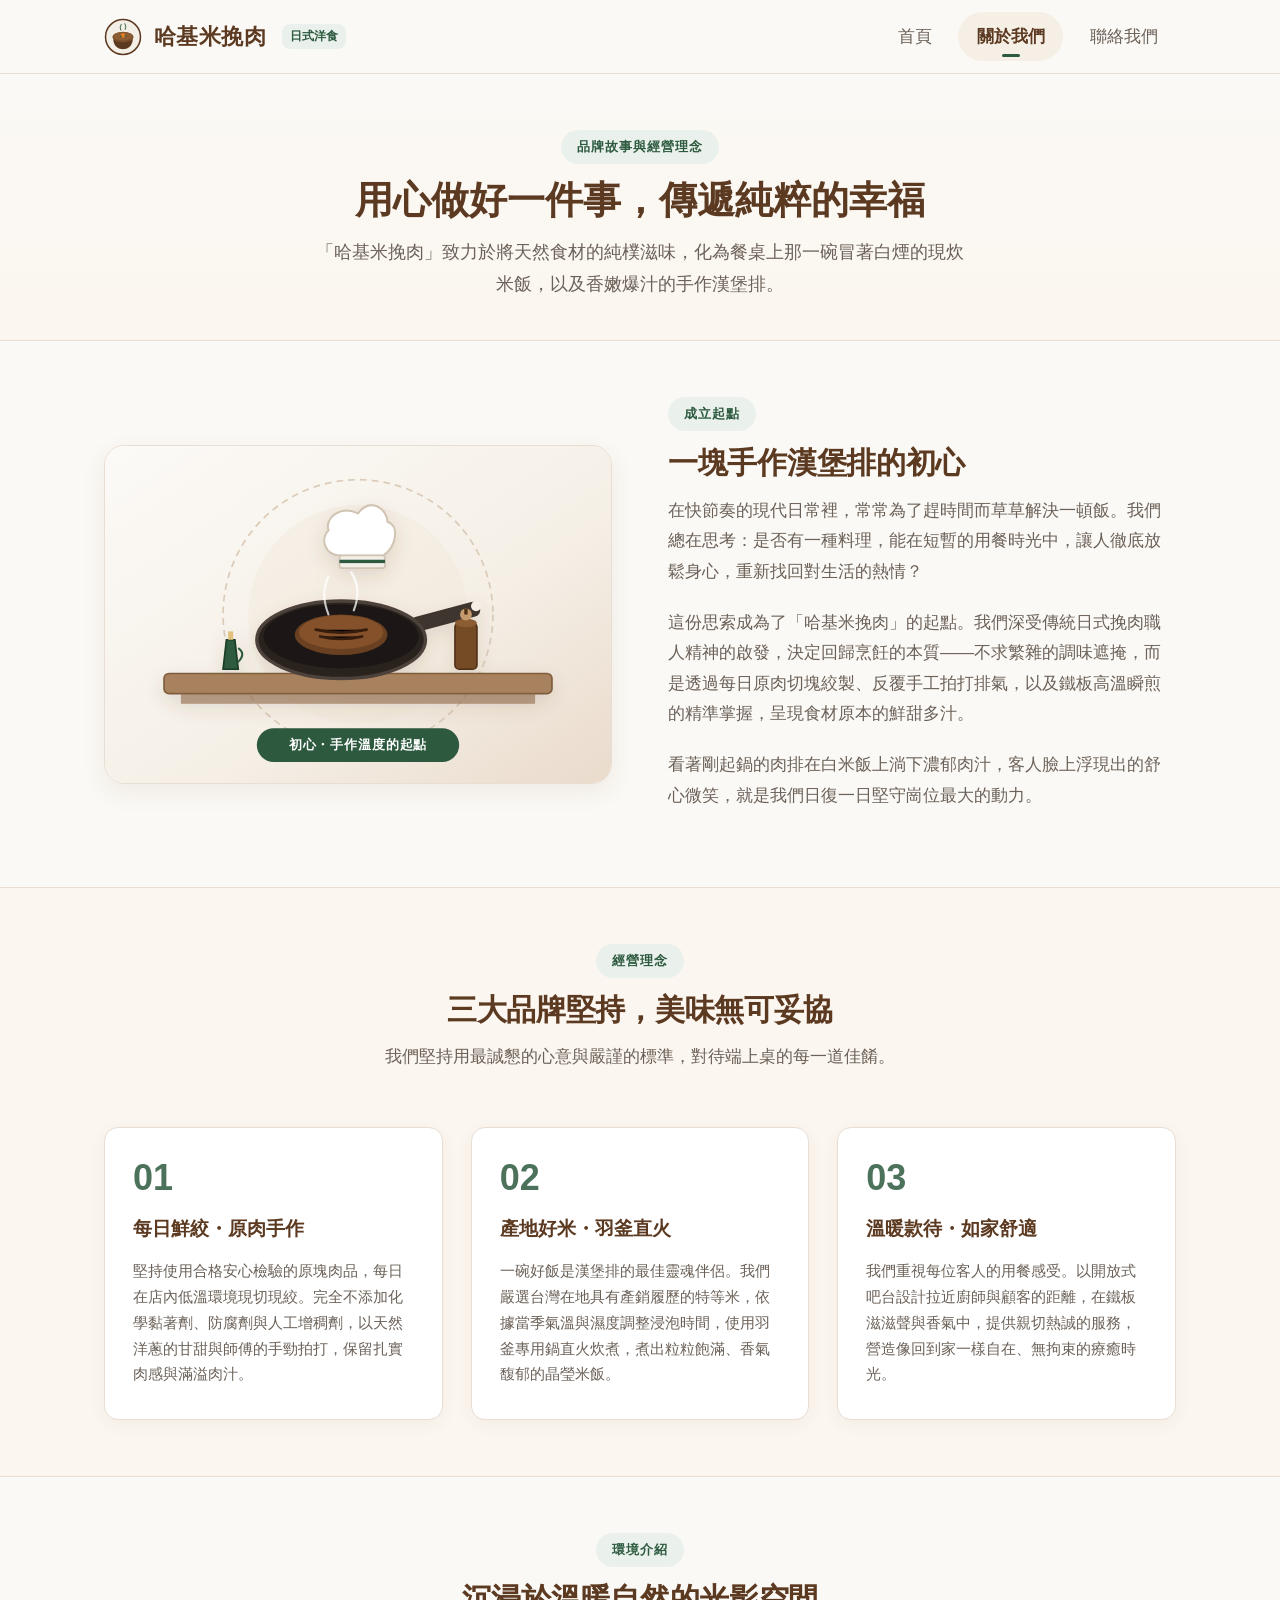
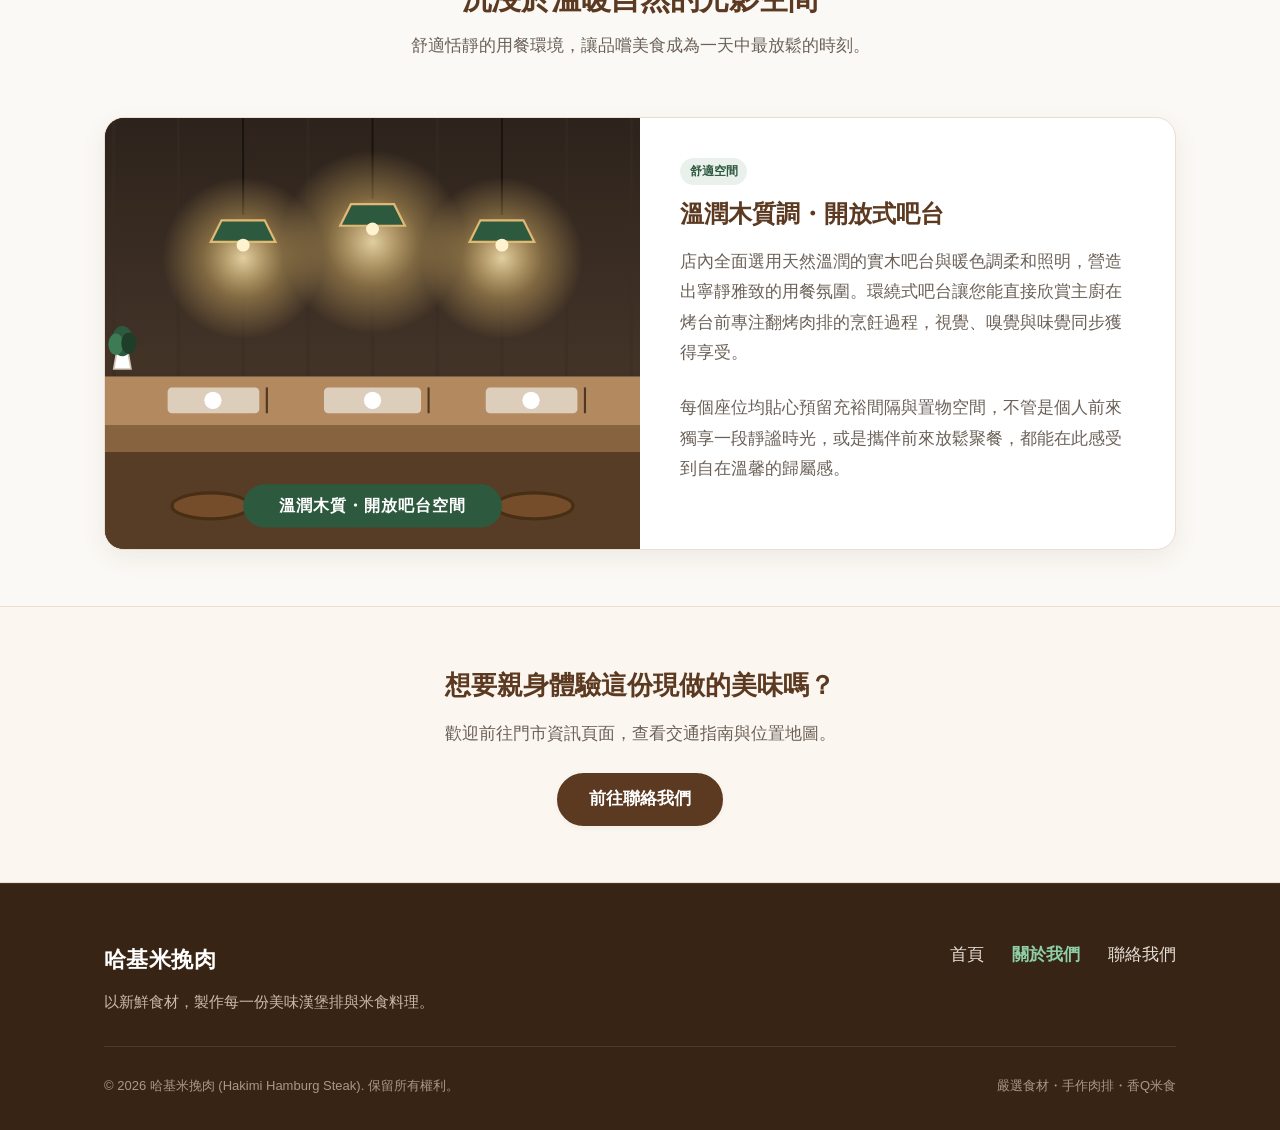
==== pages/about.html @ 4207c97f "Add SVG assets, JavaScript functionality, and HTML pages for the Hakimi Hamburg Steak website - Crea" ====
<!DOCTYPE html>
<html lang="zh-Hant">
<head>
  <meta charset="UTF-8">
  <meta name="viewport" content="width=device-width, initial-scale=1.0">
  <meta name="description" content="關於哈基米挽肉｜介紹我們的品牌故事、成立起點與三大經營理念。堅持原肉新鮮現做、羽釜好米與溫暖木質用餐空間，讓每一口漢堡排都充滿人情與溫度。">
  <title>關於我們｜哈基米挽肉 - 品牌故事與理念</title>
  <!-- 共用樣式表 -->
  <link rel="stylesheet" href="assets/css/site.css">
</head>
<body>

  <!-- 全站共用頂部導覽列 -->
  <header class="site-header">
    <div class="container header-container">
      <!-- 品牌標誌 (連回首頁) -->
      <a href="index.html" class="brand-logo" title="回哈基米挽肉首頁">
        <img src="assets/images/logo.svg" alt="哈基米挽肉品牌標誌" class="brand-icon">
        <span>哈基米挽肉</span>
        <span class="brand-badge">日式洋食</span>
      </a>

      <!-- 手機版展開 / 收合選單按鈕 -->
      <button type="button" class="nav-toggle" aria-label="開啟選單" aria-expanded="false" aria-controls="primary-nav">
        <span class="nav-toggle-bar"></span>
        <span class="nav-toggle-bar"></span>
        <span class="nav-toggle-bar"></span>
      </button>

      <!-- 導覽選單 (標示目前所在頁面：關於我們) -->
      <nav id="primary-nav" class="nav-menu" aria-label="主要導覽">
        <a href="index.html" class="nav-link">首頁</a>
        <a href="about.html" class="nav-link active" aria-current="page">關於我們</a>
        <a href="contact.html" class="nav-link">聯絡我們</a>
      </nav>
    </div>
  </header>

  <!-- 主要內容區 -->
  <main class="main-content">

    <!-- 1. 頁面標題與簡介 (Page Banner) -->
    <section class="page-banner">
      <div class="container">
        <span class="section-tag">品牌故事與經營理念</span>
        <h1 class="page-title">用心做好一件事，傳遞純粹的幸福</h1>
        <p class="page-subtitle">
          「哈基米挽肉」致力於將天然食材的純樸滋味，化為餐桌上那一碗冒著白煙的現炊米飯，以及香嫩爆汁的手作漢堡排。
        </p>
      </div>
    </section>

    <!-- 2. 品牌故事：成立起點 (Brand Story) -->
    <section class="section">
      <div class="container">
        <div class="story-grid">
          <div class="story-media">
            <img src="assets/images/about-story.svg" alt="哈基米挽肉手作料理初心與廚藝示意圖" loading="lazy">
          </div>
          <div class="story-content">
            <span class="section-tag">成立起點</span>
            <h2 class="section-title">一塊手作漢堡排的初心</h2>
            <p>
              在快節奏的現代日常裡，常常為了趕時間而草草解決一頓飯。我們總在思考：是否有一種料理，能在短暫的用餐時光中，讓人徹底放鬆身心，重新找回對生活的熱情？
            </p>
            <p>
              這份思索成為了「哈基米挽肉」的起點。我們深受傳統日式挽肉職人精神的啟發，決定回歸烹飪的本質——不求繁雜的調味遮掩，而是透過每日原肉切塊絞製、反覆手工拍打排氣，以及鐵板高溫瞬煎的精準掌握，呈現食材原本的鮮甜多汁。
            </p>
            <p>
              看著剛起鍋的肉排在白米飯上淌下濃郁肉汁，客人臉上浮現出的舒心微笑，就是我們日復一日堅守崗位最大的動力。
            </p>
          </div>
        </div>
      </div>
    </section>

    <!-- 3. 經營理念：三項品牌堅持 (Core Principles) -->
    <section class="section section-warm">
      <div class="container">
        <div class="section-header">
          <span class="section-tag">經營理念</span>
          <h2 class="section-title">三大品牌堅持，美味無可妥協</h2>
          <p class="section-desc">
            我們堅持用最誠懇的心意與嚴謹的標準，對待端上桌的每一道佳餚。
          </p>
        </div>

        <div class="principles-grid">
          <!-- 堅持 1 -->
          <article class="principle-card">
            <div class="principle-number">01</div>
            <h3 class="principle-title">每日鮮絞・原肉手作</h3>
            <p class="principle-desc">
              堅持使用合格安心檢驗的原塊肉品，每日在店內低溫環境現切現絞。完全不添加化學黏著劑、防腐劑與人工增稠劑，以天然洋蔥的甘甜與師傅的手勁拍打，保留扎實肉感與滿溢肉汁。
            </p>
          </article>

          <!-- 堅持 2 -->
          <article class="principle-card">
            <div class="principle-number">02</div>
            <h3 class="principle-title">產地好米・羽釜直火</h3>
            <p class="principle-desc">
              一碗好飯是漢堡排的最佳靈魂伴侶。我們嚴選台灣在地具有產銷履歷的特等米，依據當季氣溫與濕度調整浸泡時間，使用羽釜專用鍋直火炊煮，煮出粒粒飽滿、香氣馥郁的晶瑩米飯。
            </p>
          </article>

          <!-- 堅持 3 -->
          <article class="principle-card">
            <div class="principle-number">03</div>
            <h3 class="principle-title">溫暖款待・如家舒適</h3>
            <p class="principle-desc">
              我們重視每位客人的用餐感受。以開放式吧台設計拉近廚師與顧客的距離，在鐵板滋滋聲與香氣中，提供親切熱誠的服務，營造像回到家一樣自在、無拘束的療癒時光。
            </p>
          </article>
        </div>
      </div>
    </section>

    <!-- 4. 環境介紹：圖片搭配文字 (Dining Environment) -->
    <section class="section">
      <div class="container">
        <div class="section-header">
          <span class="section-tag">環境介紹</span>
          <h2 class="section-title">沉浸於溫暖自然的光影空間</h2>
          <p class="section-desc">
            舒適恬靜的用餐環境，讓品嚐美食成為一天中最放鬆的時刻。
          </p>
        </div>

        <div class="environment-box">
          <div class="environment-media">
            <img src="assets/images/about-environment.svg" alt="哈基米挽肉木質調溫暖用餐環境與開放式吧台示意圖" loading="lazy">
          </div>
          <div class="environment-content">
            <span class="feature-badge" style="width: fit-content;">舒適空間</span>
            <h3>溫潤木質調・開放式吧台</h3>
            <p>
              店內全面選用天然溫潤的實木吧台與暖色調柔和照明，營造出寧靜雅致的用餐氛圍。環繞式吧台讓您能直接欣賞主廚在烤台前專注翻烤肉排的烹飪過程，視覺、嗅覺與味覺同步獲得享受。
            </p>
            <p>
              每個座位均貼心預留充裕間隔與置物空間，不管是個人前來獨享一段靜謐時光，或是攜伴前來放鬆聚餐，都能在此感受到自在溫馨的歸屬感。
            </p>
          </div>
        </div>
      </div>
    </section>

    <!-- 5. 行動呼籲按鈕區 (CTA Section) -->
    <section class="section-warm" style="text-align: center; padding: 3.5rem 1.5rem;">
      <div class="container">
        <h2 style="font-size: 1.6rem; color: var(--color-primary); margin-bottom: 0.75rem; font-weight: 700;">
          想要親身體驗這份現做的美味嗎？
        </h2>
        <p style="color: var(--color-text-muted); margin-bottom: 1.5rem; font-size: 1.05rem;">
          歡迎前往門市資訊頁面，查看交通指南與位置地圖。
        </p>
        <a href="contact.html" class="btn btn-primary">前往聯絡我們</a>
      </div>
    </section>

  </main>

  <!-- 全站共用頁尾 -->
  <footer class="site-footer">
    <div class="container">
      <div class="footer-top">
        <div class="footer-brand">
          <div class="footer-brand-title">哈基米挽肉</div>
          <p class="footer-brand-slogan">以新鮮食材，製作每一份美味漢堡排與米食料理。</p>
        </div>
        <!-- 頁尾頁面連結 -->
        <nav class="footer-nav" aria-label="頁尾導覽">
          <a href="index.html" class="footer-nav-link">首頁</a>
          <a href="about.html" class="footer-nav-link active">關於我們</a>
          <a href="contact.html" class="footer-nav-link">聯絡我們</a>
        </nav>
      </div>
      <div class="footer-bottom">
        <p>© 2026 哈基米挽肉 (Hakimi Hamburg Steak). 保留所有權利。</p>
        <p>嚴選食材・手作肉排・香Q米食</p>
      </div>
    </div>
  </footer>

  <!-- 共用 JavaScript -->
  <script src="assets/js/site.js"></script>
</body>
</html>
---- pages/assets/css/site.css ----
/* ==========================================================================
   哈基米挽肉 品牌官方網站共用樣式表 (site.css)
   風格方向：溫暖、自然、簡潔、質感
   主配色：咖啡棕 (#5c3a21)、米白 (#fbf9f5 / #f5eee4)、深綠點綴 (#2d5a3f)
   ========================================================================== */

/* 1. CSS 變數系統與重設 */
:root {
  /* 品牌色彩變數 */
  --color-primary: #5c3a21;         /* 醇厚咖啡棕 - 主標題、重點強調 */
  --color-primary-dark: #3f2615;    /* 深咖啡棕 - Hover 與深底色 */
  --color-primary-light: #7b4f2e;   /* 淺咖啡棕 - 次要品牌元素 */
  --color-secondary: #2d5a3f;       /* 自然深綠 - 點綴、標籤、按鈕重點 */
  --color-secondary-hover: #21432e; /* 深綠 Hover */
  --color-secondary-soft: #eaf1ec;  /* 淺綠柔和底色 */
  
  /* 背景與表面層次 */
  --color-bg: #fbf9f5;              /* 溫暖米白主背景 */
  --color-surface: #ffffff;         /* 純白卡片表面 */
  --color-surface-warm: #f6efe6;    /* 溫暖米褐卡片底色 */
  --color-surface-soft: #fbf6ef;    /* 淺米色區塊底色 */

  /* 文字色彩 */
  --color-text-main: #2d2621;       /* 主要內文深灰褐，比純黑溫潤且對比高 */
  --color-text-muted: #6b6158;      /* 次要輔助文字、說明文字 */
  --color-text-light: #8e8378;      /* 備註與微小說明 */
  --color-text-on-dark: #ffffff;    /* 深底反白文字 */
  
  /* 邊框與裝飾線條 */
  --color-border: #e8ded3;          /* 卡片與分隔線細緻邊框 */
  --color-border-light: #f1eae2;    /* 淺淡分隔線 */

  /* 字體家族與大小尺度 */
  --font-family-base: -apple-system, BlinkMacSystemFont, "Segoe UI", "PingFang TC", "Noto Sans TC", "Microsoft JhengHei", "Heiti TC", sans-serif;
  --font-size-xs: 0.8125rem;        /* 13px */
  --font-size-sm: 0.9375rem;        /* 15px */
  --font-size-base: 1.0625rem;      /* 17px - 舒適閱讀字級 */
  --font-size-md: 1.25rem;          /* 20px */
  --font-size-lg: 1.5rem;           /* 24px */
  --font-size-xl: 1.875rem;         /* 30px */
  --font-size-xxl: 2.375rem;        /* 38px */
  --font-size-hero: 2.875rem;       /* 46px */

  /* 間距尺度 */
  --space-xs: 0.5rem;
  --space-sm: 0.75rem;
  --space-md: 1.25rem;
  --space-lg: 2rem;
  --space-xl: 3.5rem;
  --space-xxl: 5rem;

  /* 圓角與陰影 */
  --radius-sm: 8px;
  --radius-md: 14px;
  --radius-lg: 20px;
  --radius-full: 9999px;
  --shadow-subtle: 0 4px 18px rgba(92, 58, 33, 0.05);
  --shadow-card: 0 8px 24px rgba(92, 58, 33, 0.08);
  --shadow-hover: 0 14px 32px rgba(92, 58, 33, 0.12);

  /* 版面容器寬度 */
  --container-max-width: 1120px;
  --header-height: 74px;
  
  /* 動畫轉場 */
  --transition-fast: 0.2s ease;
  --transition-normal: 0.3s ease;
}

/* 全域盒模型與重設 */
*, *::before, *::after {
  box-sizing: border-box;
  margin: 0;
  padding: 0;
}

html {
  font-size: 16px;
  scroll-behavior: smooth;
  -webkit-text-size-adjust: 100%;
}

body {
  font-family: var(--font-family-base);
  font-size: var(--font-size-base);
  line-height: 1.75;
  color: var(--color-text-main);
  background-color: var(--color-bg);
  min-height: 100vh;
  display: flex;
  flex-direction: column;
  overflow-x: hidden;
}

/* 圖片與多媒體通用設定 */
img, svg {
  display: block;
  max-width: 100%;
  height: auto;
}

a {
  color: inherit;
  text-decoration: none;
  transition: color var(--transition-fast);
}

ul, ol {
  list-style: none;
}

button {
  font-family: inherit;
  border: none;
  background: none;
  cursor: pointer;
}

/* 2. 版面容器與排版元件 */
.container {
  width: 100%;
  max-width: var(--container-max-width);
  margin-left: auto;
  margin-right: auto;
  padding-left: 1.5rem;
  padding-right: 1.5rem;
}

.main-content {
  flex: 1 0 auto;
}

.section {
  padding-top: var(--space-xl);
  padding-bottom: var(--space-xl);
}

.section-warm {
  background-color: var(--color-surface-soft);
  border-top: 1px solid var(--color-border);
  border-bottom: 1px solid var(--color-border);
}

.section-header {
  text-align: center;
  max-width: 680px;
  margin: 0 auto var(--space-xl);
}

.section-tag {
  display: inline-block;
  font-size: var(--font-size-xs);
  font-weight: 700;
  color: var(--color-secondary);
  background-color: var(--color-secondary-soft);
  padding: 0.35rem 1rem;
  border-radius: var(--radius-full);
  letter-spacing: 0.08em;
  text-transform: uppercase;
  margin-bottom: var(--space-sm);
}

.section-title {
  font-size: var(--font-size-xl);
  color: var(--color-primary);
  font-weight: 700;
  line-height: 1.35;
  margin-bottom: var(--space-sm);
  letter-spacing: -0.01em;
}

.section-desc {
  font-size: var(--font-size-base);
  color: var(--color-text-muted);
  line-height: 1.7;
}

/* 3. 按鈕元件系統 (Buttons) */
.btn-group {
  display: flex;
  flex-wrap: wrap;
  gap: 1rem;
  align-items: center;
}

.btn {
  display: inline-flex;
  align-items: center;
  justify-content: center;
  padding: 0.85rem 1.85rem;
  font-size: var(--font-size-base);
  font-weight: 600;
  border-radius: var(--radius-full);
  text-align: center;
  cursor: pointer;
  transition: all var(--transition-normal);
  line-height: 1.3;
  box-shadow: 0 2px 6px rgba(0, 0, 0, 0.04);
}

.btn-primary {
  background-color: var(--color-primary);
  color: var(--color-text-on-dark);
  border: 2px solid var(--color-primary);
}

.btn-primary:hover,
.btn-primary:focus-visible {
  background-color: var(--color-primary-dark);
  border-color: var(--color-primary-dark);
  transform: translateY(-2px);
  box-shadow: var(--shadow-card);
}

.btn-secondary {
  background-color: var(--color-secondary);
  color: var(--color-text-on-dark);
  border: 2px solid var(--color-secondary);
}

.btn-secondary:hover,
.btn-secondary:focus-visible {
  background-color: var(--color-secondary-hover);
  border-color: var(--color-secondary-hover);
  transform: translateY(-2px);
  box-shadow: var(--shadow-card);
}

.btn-outline {
  background-color: transparent;
  color: var(--color-primary);
  border: 2px solid var(--color-primary);
}

.btn-outline:hover,
.btn-outline:focus-visible {
  background-color: var(--color-primary);
  color: var(--color-text-on-dark);
  transform: translateY(-2px);
}

/* 4. 網站頂部導覽列 (Site Header & Navigation) */
.site-header {
  position: sticky;
  top: 0;
  z-index: 1000;
  background-color: rgba(251, 249, 245, 0.96);
  backdrop-filter: blur(10px);
  -webkit-backdrop-filter: blur(10px);
  border-bottom: 1px solid var(--color-border);
  height: var(--header-height);
  transition: background-color var(--transition-normal), box-shadow var(--transition-normal);
}

.site-header.scrolled {
  box-shadow: var(--shadow-subtle);
}

.header-container {
  display: flex;
  align-items: center;
  justify-content: space-between;
  height: 100%;
}

/* 品牌標誌 */
.brand-logo {
  display: flex;
  align-items: center;
  gap: 0.75rem;
  font-weight: 700;
  font-size: 1.35rem;
  color: var(--color-primary);
  letter-spacing: 0.02em;
}

.brand-icon {
  width: 38px;
  height: 38px;
  border-radius: var(--radius-sm);
  flex-shrink: 0;
}

.brand-badge {
  font-size: 0.75rem;
  font-weight: 600;
  color: var(--color-secondary);
  background-color: var(--color-secondary-soft);
  padding: 0.15rem 0.5rem;
  border-radius: var(--radius-sm);
  margin-left: 0.25rem;
  letter-spacing: normal;
}

/* 電腦版導覽選單 */
.nav-menu {
  display: flex;
  align-items: center;
  gap: 0.5rem;
}

.nav-link {
  display: inline-block;
  padding: 0.6rem 1.15rem;
  font-size: var(--font-size-base);
  font-weight: 500;
  color: var(--color-text-muted);
  border-radius: var(--radius-full);
  position: relative;
  transition: all var(--transition-fast);
}

.nav-link:hover {
  color: var(--color-primary);
  background-color: rgba(92, 58, 33, 0.05);
}

/* 標示目前所在頁面 (Active State) */
.nav-link.active {
  color: var(--color-primary);
  font-weight: 700;
  background-color: var(--color-surface-warm);
}

.nav-link.active::after {
  content: "";
  position: absolute;
  bottom: 4px;
  left: 50%;
  transform: translateX(-50%);
  width: 18px;
  height: 2.5px;
  background-color: var(--color-secondary);
  border-radius: 2px;
}

/* 手機版選單切換按鈕 (Hamburger Button) */
.nav-toggle {
  display: none;
  width: 44px;
  height: 44px;
  padding: 10px 8px;
  flex-direction: column;
  justify-content: space-around;
  align-items: center;
  border-radius: var(--radius-sm);
  background-color: transparent;
  transition: background-color var(--transition-fast);
}

.nav-toggle:hover,
.nav-toggle:focus-visible {
  background-color: rgba(92, 58, 33, 0.08);
}

.nav-toggle-bar {
  width: 24px;
  height: 2.5px;
  background-color: var(--color-primary);
  border-radius: 2px;
  transition: all var(--transition-normal);
}

/* 選單開啟時的漢堡變形動畫 */
.nav-toggle.open .nav-toggle-bar:nth-child(1) {
  transform: translateY(7px) rotate(45deg);
}
.nav-toggle.open .nav-toggle-bar:nth-child(2) {
  opacity: 0;
  transform: scaleX(0);
}
.nav-toggle.open .nav-toggle-bar:nth-child(3) {
  transform: translateY(-7px) rotate(-45deg);
}

/* 5. 首頁專屬樣式 (index.html) */
/* Hero 主視覺區 */
.hero-section {
  padding-top: var(--space-xl);
  padding-bottom: var(--space-xl);
  background: linear-gradient(180deg, var(--color-bg) 0%, #f4ece2 100%);
  border-bottom: 1px solid var(--color-border);
}

.hero-grid {
  display: grid;
  grid-template-columns: 1fr 1fr;
  gap: var(--space-xl);
  align-items: center;
}

.hero-content {
  display: flex;
  flex-direction: column;
  gap: 1.25rem;
}

.hero-title {
  font-size: var(--font-size-hero);
  color: var(--color-primary);
  font-weight: 800;
  line-height: 1.25;
  letter-spacing: -0.02em;
}

.hero-subtitle {
  font-size: 1.15rem;
  color: var(--color-text-muted);
  line-height: 1.75;
}

.hero-media {
  position: relative;
  border-radius: var(--radius-lg);
  overflow: hidden;
  box-shadow: var(--shadow-card);
  border: 1px solid var(--color-border);
  background-color: #fbf9f5;
  transition: transform var(--transition-normal), box-shadow var(--transition-normal);
}

.hero-media:hover {
  transform: translateY(-4px);
  box-shadow: var(--shadow-hover);
}

/* 品牌簡介區塊 (Intro) */
.intro-grid {
  display: grid;
  grid-template-columns: 1fr 1fr;
  gap: var(--space-xl);
  align-items: center;
}

.intro-card {
  background-color: var(--color-surface);
  border: 1px solid var(--color-border);
  border-radius: var(--radius-lg);
  padding: var(--space-lg);
  box-shadow: var(--shadow-subtle);
}

.intro-highlight-box {
  background-color: var(--color-surface-warm);
  border-left: 4px solid var(--color-secondary);
  padding: 1.25rem 1.5rem;
  border-radius: 0 var(--radius-md) var(--radius-md) 0;
  margin-top: 1.25rem;
}

.intro-highlight-text {
  font-size: 1.05rem;
  font-weight: 600;
  color: var(--color-primary);
  line-height: 1.6;
}

/* 三項特色卡片區 (Features) */
.features-grid {
  display: grid;
  grid-template-columns: repeat(3, 1fr);
  gap: 1.75rem;
}

.feature-card {
  background-color: var(--color-surface);
  border: 1px solid var(--color-border);
  border-radius: var(--radius-md);
  overflow: hidden;
  box-shadow: var(--shadow-subtle);
  display: flex;
  flex-direction: column;
  transition: transform var(--transition-normal), box-shadow var(--transition-normal);
}

.feature-card:hover {
  transform: translateY(-6px);
  box-shadow: var(--shadow-hover);
  border-color: var(--color-primary-light);
}

.feature-img-wrapper {
  width: 100%;
  aspect-ratio: 4 / 3;
  overflow: hidden;
  background-color: #f2e9de;
}

.feature-img-wrapper img {
  width: 100%;
  height: 100%;
  object-fit: cover;
  transition: transform 0.5s ease;
}

.feature-card:hover .feature-img-wrapper img {
  transform: scale(1.04);
}

.feature-body {
  padding: 1.75rem 1.5rem;
  display: flex;
  flex-direction: column;
  flex: 1;
}

.feature-badge {
  align-self: flex-start;
  font-size: 0.75rem;
  font-weight: 700;
  color: var(--color-secondary);
  background-color: var(--color-secondary-soft);
  padding: 0.2rem 0.6rem;
  border-radius: var(--radius-full);
  margin-bottom: 0.75rem;
}

.feature-title {
  font-size: 1.25rem;
  color: var(--color-primary);
  font-weight: 700;
  margin-bottom: 0.75rem;
  line-height: 1.4;
}

.feature-desc {
  font-size: 0.975rem;
  color: var(--color-text-muted);
  line-height: 1.7;
}

/* 品牌標語橫幅區 (Slogan Banner) */
.slogan-banner {
  background-color: var(--color-primary);
  color: var(--color-text-on-dark);
  text-align: center;
  padding: var(--space-xl) 1.5rem;
  background-image: radial-gradient(circle at 50% 50%, rgba(255, 255, 255, 0.08) 0%, transparent 70%);
}

.slogan-tag {
  color: #d1beac;
  font-size: var(--font-size-sm);
  font-weight: 600;
  letter-spacing: 0.1em;
  margin-bottom: 0.75rem;
}

.slogan-title {
  font-size: var(--font-size-xl);
  font-weight: 700;
  margin-bottom: 1.25rem;
  line-height: 1.4;
  color: #fffaf4;
}

/* 6. 關於我們專屬樣式 (about.html) */
/* 頁面標題通用橫幅 */
.page-banner {
  padding: var(--space-xl) 0 2.5rem;
  text-align: center;
  background: linear-gradient(180deg, var(--color-bg) 0%, var(--color-surface-soft) 100%);
  border-bottom: 1px solid var(--color-border);
}

.page-title {
  font-size: var(--font-size-xxl);
  color: var(--color-primary);
  font-weight: 800;
  line-height: 1.3;
  margin-bottom: 0.75rem;
}

.page-subtitle {
  font-size: 1.125rem;
  color: var(--color-text-muted);
  max-width: 650px;
  margin: 0 auto;
}

/* 品牌故事雙欄排版 */
.story-grid {
  display: grid;
  grid-template-columns: 1fr 1fr;
  gap: var(--space-xl);
  align-items: center;
}

.story-media {
  border-radius: var(--radius-lg);
  overflow: hidden;
  box-shadow: var(--shadow-card);
  border: 1px solid var(--color-border);
}

.story-content h3 {
  font-size: var(--font-size-lg);
  color: var(--color-primary);
  margin-bottom: 1rem;
  font-weight: 700;
}

.story-content p {
  color: var(--color-text-muted);
  margin-bottom: 1.25rem;
  line-height: 1.8;
}

/* 經營理念三卡片 */
.principles-grid {
  display: grid;
  grid-template-columns: repeat(3, 1fr);
  gap: 1.75rem;
}

.principle-card {
  background-color: var(--color-surface);
  border: 1px solid var(--color-border);
  border-radius: var(--radius-md);
  padding: 2rem 1.75rem;
  box-shadow: var(--shadow-subtle);
  position: relative;
  transition: transform var(--transition-normal), box-shadow var(--transition-normal);
}

.principle-card:hover {
  transform: translateY(-4px);
  box-shadow: var(--shadow-hover);
  border-color: var(--color-secondary);
}

.principle-number {
  font-size: 2.25rem;
  font-weight: 800;
  color: var(--color-secondary);
  line-height: 1;
  margin-bottom: 1rem;
  opacity: 0.85;
}

.principle-title {
  font-size: 1.2rem;
  color: var(--color-primary);
  font-weight: 700;
  margin-bottom: 0.75rem;
}

.principle-desc {
  font-size: 0.95rem;
  color: var(--color-text-muted);
  line-height: 1.7;
}

/* 環境介紹 */
.environment-box {
  background-color: var(--color-surface);
  border: 1px solid var(--color-border);
  border-radius: var(--radius-lg);
  overflow: hidden;
  box-shadow: var(--shadow-card);
  display: grid;
  grid-template-columns: 1fr 1fr;
}

.environment-media {
  min-height: 340px;
  background-color: #2d231c;
}

.environment-media img {
  width: 100%;
  height: 100%;
  object-fit: cover;
}

.environment-content {
  padding: 2.5rem;
  display: flex;
  flex-direction: column;
  justify-content: center;
}

.environment-content h3 {
  font-size: var(--font-size-lg);
  color: var(--color-primary);
  font-weight: 700;
  margin-bottom: 1rem;
  line-height: 1.4;
}

.environment-content p {
  color: var(--color-text-muted);
  line-height: 1.8;
  margin-bottom: 1.5rem;
}

/* 7. 聯絡我們專屬樣式 (contact.html) */
.contact-layout {
  display: grid;
  grid-template-columns: 1.1fr 0.9fr;
  gap: var(--space-xl);
  align-items: start;
}

.contact-card {
  background-color: var(--color-surface);
  border: 1px solid var(--color-border);
  border-radius: var(--radius-lg);
  padding: 2.25rem;
  box-shadow: var(--shadow-card);
}

.info-list {
  display: flex;
  flex-direction: column;
  gap: 1.5rem;
  margin-top: 1.5rem;
}

.info-item {
  display: flex;
  align-items: flex-start;
  gap: 1.25rem;
  padding-bottom: 1.5rem;
  border-bottom: 1px solid var(--color-border-light);
}

.info-item:last-child {
  padding-bottom: 0;
  border-bottom: none;
}

.info-icon-wrapper {
  width: 44px;
  height: 44px;
  border-radius: var(--radius-sm);
  background-color: var(--color-surface-warm);
  color: var(--color-primary);
  display: flex;
  align-items: center;
  justify-content: center;
  flex-shrink: 0;
  font-size: 1.2rem;
}

.info-icon-wrapper.green {
  background-color: var(--color-secondary-soft);
  color: var(--color-secondary);
}

.info-detail {
  flex: 1;
}

.info-label {
  font-size: var(--font-size-xs);
  font-weight: 700;
  color: var(--color-text-light);
  letter-spacing: 0.05em;
  text-transform: uppercase;
  margin-bottom: 0.25rem;
}

.info-value {
  font-size: 1.1rem;
  font-weight: 600;
  color: var(--color-primary);
  line-height: 1.5;
}

.info-status-tag {
  display: inline-block;
  font-size: 0.75rem;
  font-weight: 600;
  color: #925828;
  background-color: #f7ede2;
  padding: 0.15rem 0.6rem;
  border-radius: var(--radius-full);
  margin-left: 0.5rem;
  vertical-align: middle;
}

.map-btn-wrapper {
  margin-top: 1.25rem;
}

/* 交通指引卡片與側欄 */
.guide-card {
  background-color: var(--color-surface);
  border: 1px solid var(--color-border);
  border-radius: var(--radius-lg);
  overflow: hidden;
  box-shadow: var(--shadow-subtle);
  display: flex;
  flex-direction: column;
}

.guide-media {
  background-color: #f2eae0;
  border-bottom: 1px solid var(--color-border);
}

.guide-body {
  padding: 1.75rem;
}

.guide-body h4 {
  font-size: 1.15rem;
  color: var(--color-primary);
  font-weight: 700;
  margin-bottom: 1rem;
}

.guide-list {
  display: flex;
  flex-direction: column;
  gap: 1rem;
}

.guide-item {
  display: flex;
  gap: 0.75rem;
  font-size: 0.95rem;
  color: var(--color-text-muted);
  line-height: 1.6;
}

.guide-item-badge {
  font-weight: 700;
  color: var(--color-secondary);
  background-color: var(--color-secondary-soft);
  padding: 0.15rem 0.5rem;
  border-radius: var(--radius-sm);
  font-size: 0.8rem;
  height: fit-content;
  flex-shrink: 0;
}

.notice-box {
  background-color: var(--color-surface-soft);
  border: 1px dashed var(--color-primary-light);
  border-radius: var(--radius-md);
  padding: 1.25rem 1.5rem;
  margin-top: 1.5rem;
}

.notice-title {
  font-weight: 700;
  color: var(--color-primary);
  font-size: 0.95rem;
  margin-bottom: 0.35rem;
}

.notice-text {
  font-size: 0.875rem;
  color: var(--color-text-muted);
  line-height: 1.6;
}

/* 8. 網站頁尾 (Site Footer) */
.site-footer {
  background-color: #382415;
  color: #dfd5cb;
  border-top: 1px solid #4a3422;
  padding-top: var(--space-xl);
  padding-bottom: var(--space-lg);
  margin-top: auto;
}

.footer-top {
  display: flex;
  justify-content: space-between;
  align-items: flex-start;
  flex-wrap: wrap;
  gap: 2rem;
  padding-bottom: 2rem;
  border-bottom: 1px solid rgba(255, 255, 255, 0.1);
}

.footer-brand {
  max-width: 420px;
}

.footer-brand-title {
  font-size: 1.4rem;
  font-weight: 700;
  color: #ffffff;
  margin-bottom: 0.6rem;
  letter-spacing: 0.02em;
}

.footer-brand-slogan {
  font-size: 0.95rem;
  color: #cbbba8;
  line-height: 1.65;
}

.footer-nav {
  display: flex;
  gap: 1.75rem;
  align-items: center;
  flex-wrap: wrap;
}

.footer-nav-link {
  font-size: var(--font-size-base);
  font-weight: 500;
  color: #e5ded6;
  transition: color var(--transition-fast);
}

.footer-nav-link:hover,
.footer-nav-link:focus-visible {
  color: #ffffff;
  text-decoration: underline;
}

.footer-nav-link.active {
  color: #8ed0a5;
  font-weight: 700;
}

.footer-bottom {
  padding-top: 1.75rem;
  display: flex;
  justify-content: space-between;
  align-items: center;
  flex-wrap: wrap;
  gap: 1rem;
  font-size: var(--font-size-xs);
  color: #a89887;
}

/* 9. 響應式斷點設計 (Responsive Media Queries) */
@media (max-width: 992px) {
  :root {
    --font-size-hero: 2.375rem;
    --font-size-xxl: 2rem;
    --space-xl: 2.75rem;
  }

  .features-grid,
  .principles-grid {
    grid-template-columns: repeat(2, 1fr);
  }

  .environment-box {
    grid-template-columns: 1fr;
  }

  .environment-media {
    min-height: 260px;
  }

  .contact-layout {
    grid-template-columns: 1fr;
  }
}

@media (max-width: 768px) {
  :root {
    --font-size-hero: 2rem;
    --font-size-xl: 1.5rem;
    --header-height: 66px;
    --space-xl: 2.25rem;
  }

  /* 手機版導覽列切換 */
  .nav-toggle {
    display: flex;
  }

  .nav-menu {
    position: fixed;
    top: var(--header-height);
    left: 0;
    right: 0;
    background-color: rgba(251, 249, 245, 0.98);
    backdrop-filter: blur(12px);
    -webkit-backdrop-filter: blur(12px);
    flex-direction: column;
    align-items: stretch;
    padding: 1.5rem;
    gap: 0.75rem;
    border-bottom: 1px solid var(--color-border);
    box-shadow: 0 12px 30px rgba(0, 0, 0, 0.1);
    transform: translateY(-100%);
    opacity: 0;
    pointer-events: none;
    transition: transform 0.3s cubic-bezier(0.16, 1, 0.3, 1), opacity 0.25s ease;
    z-index: 999;
  }

  .nav-menu.open {
    transform: translateY(0);
    opacity: 1;
    pointer-events: auto;
  }

  .nav-link {
    padding: 0.9rem 1.25rem;
    font-size: 1.1rem;
    text-align: center;
    border-radius: var(--radius-md);
  }

  .nav-link.active::after {
    display: none;
  }

  /* 網格改為單欄排版 */
  .hero-grid,
  .intro-grid,
  .story-grid {
    grid-template-columns: 1fr;
    gap: 2rem;
  }

  .hero-media {
    order: -1; /* 在手機上讓美味視覺優先呈現 */
  }

  .features-grid,
  .principles-grid {
    grid-template-columns: 1fr;
  }

  .footer-top {
    flex-direction: column;
    align-items: flex-start;
  }

  .footer-nav {
    flex-direction: column;
    align-items: flex-start;
    gap: 1rem;
  }

  .footer-bottom {
    flex-direction: column;
    align-items: flex-start;
    gap: 0.5rem;
  }
}

/* 無障礙焦點樣式 */
:focus-visible {
  outline: 3px solid var(--color-secondary);
  outline-offset: 3px;
}
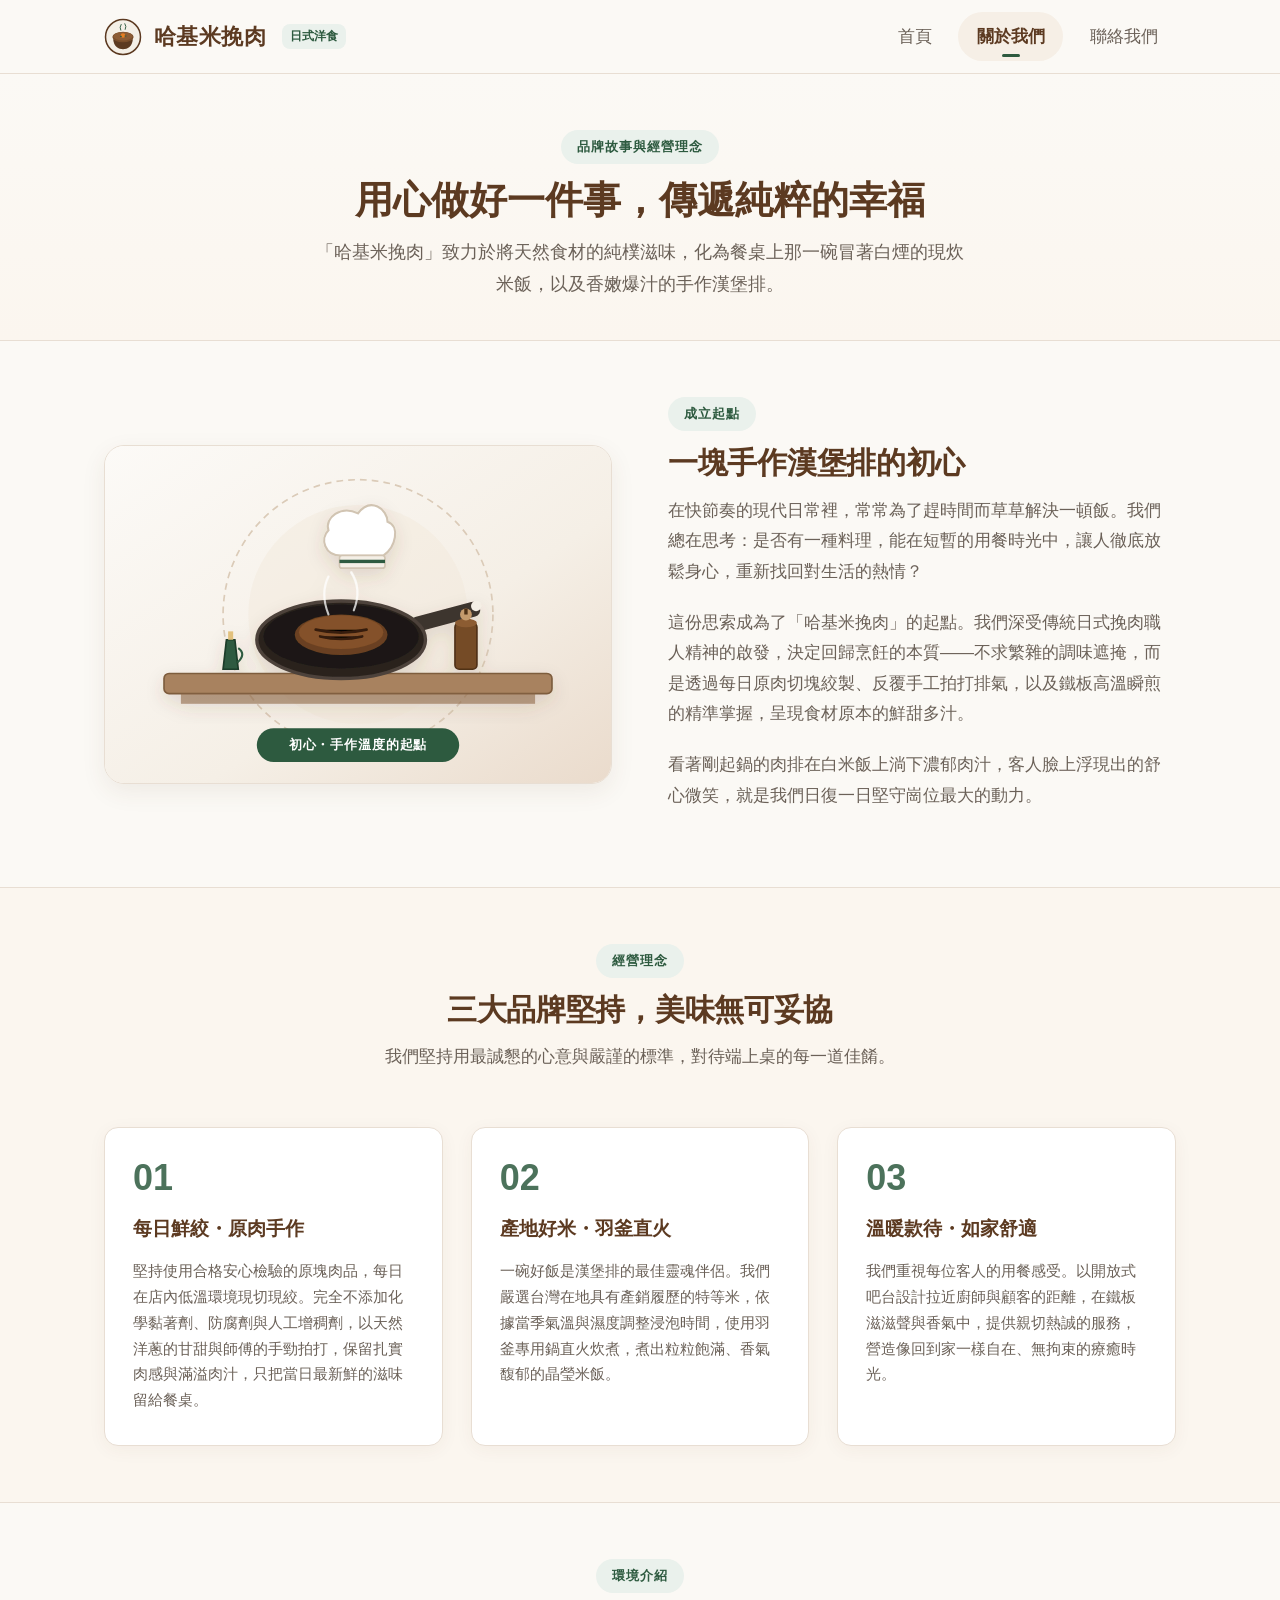
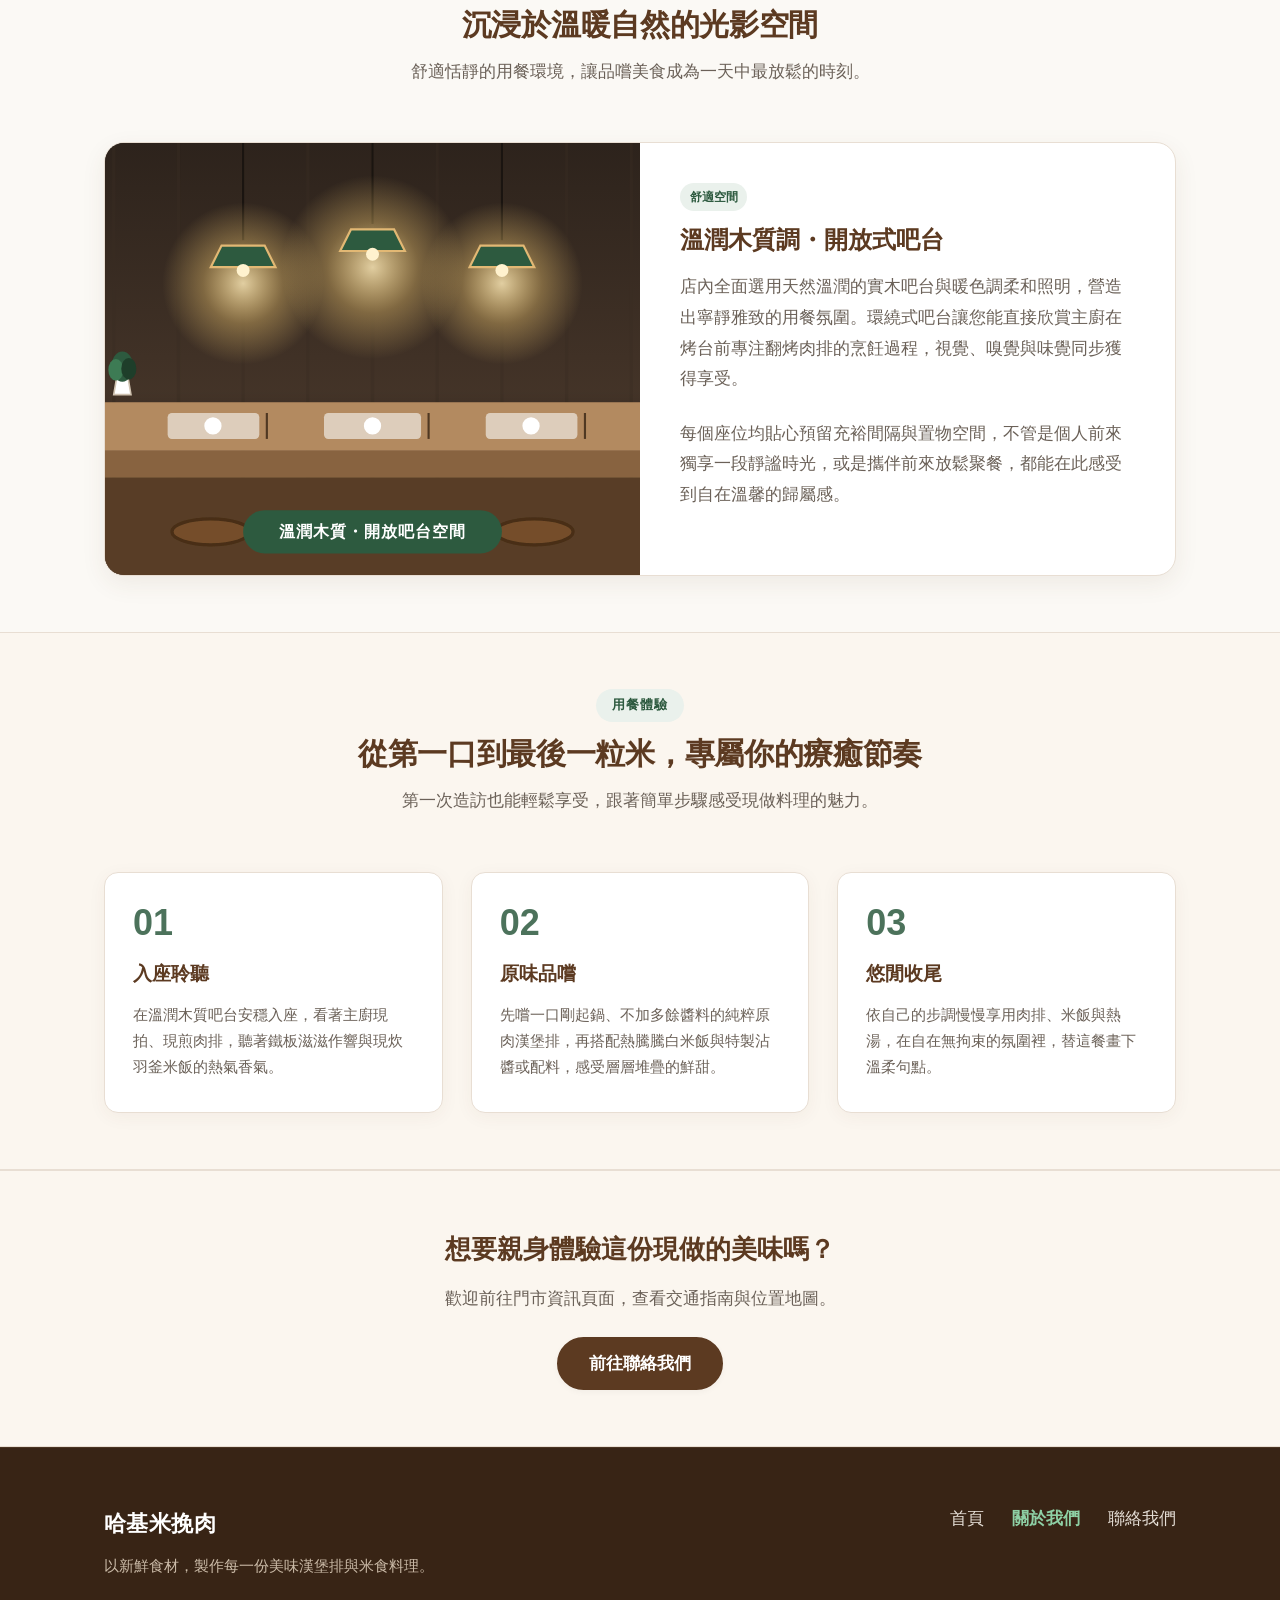
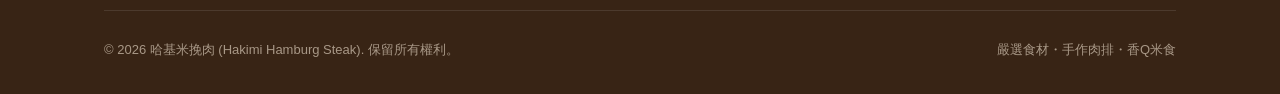
==== commit 223f17a6: "更新「關於我們」頁面，新增用餐體驗區塊及相關樣式" ====
--- a/pages/about.html
+++ b/pages/about.html
@@ -91,7 +91,7 @@
             <div class="principle-number">01</div>
             <h3 class="principle-title">每日鮮絞・原肉手作</h3>
             <p class="principle-desc">
-              堅持使用合格安心檢驗的原塊肉品，每日在店內低溫環境現切現絞。完全不添加化學黏著劑、防腐劑與人工增稠劑，以天然洋蔥的甘甜與師傅的手勁拍打，保留扎實肉感與滿溢肉汁。
+              堅持使用合格安心檢驗的原塊肉品，每日在店內低溫環境現切現絞。完全不添加化學黏著劑、防腐劑與人工增稠劑，以天然洋蔥的甘甜與師傅的手勁拍打，保留扎實肉感與滿溢肉汁，只把當日最新鮮的滋味留給餐桌。
             </p>
           </article>
 
@@ -145,7 +145,45 @@
       </div>
     </section>
 
-    <!-- 5. 行動呼籲按鈕區 (CTA Section) -->
+    <!-- 5. 用餐體驗 (Dining Experience) -->
+    <section class="section section-warm about-experience">
+      <div class="container">
+        <div class="section-header">
+          <span class="section-tag">用餐體驗</span>
+          <h2 class="section-title">從第一口到最後一粒米，專屬你的療癒節奏</h2>
+          <p class="section-desc">
+            第一次造訪也能輕鬆享受，跟著簡單步驟感受現做料理的魅力。
+          </p>
+        </div>
+
+        <div class="about-experience-grid">
+          <article class="about-experience-card">
+            <div class="about-experience-number">01</div>
+            <h3 class="about-experience-title">入座聆聽</h3>
+            <p class="about-experience-desc">
+              在溫潤木質吧台安穩入座，看著主廚現拍、現煎肉排，聽著鐵板滋滋作響與現炊羽釜米飯的熱氣香氣。
+            </p>
+          </article>
+
+          <article class="about-experience-card">
+            <div class="about-experience-number">02</div>
+            <h3 class="about-experience-title">原味品嚐</h3>
+            <p class="about-experience-desc">
+              先嚐一口剛起鍋、不加多餘醬料的純粹原肉漢堡排，再搭配熱騰騰白米飯與特製沾醬或配料，感受層層堆疊的鮮甜。
+            </p>
+          </article>
+
+          <article class="about-experience-card">
+            <div class="about-experience-number">03</div>
+            <h3 class="about-experience-title">悠閒收尾</h3>
+            <p class="about-experience-desc">
+              依自己的步調慢慢享用肉排、米飯與熱湯，在自在無拘束的氛圍裡，替這餐畫下溫柔句點。
+            </p>
+          </article>
+        </div>
+      </div>
+    </section>
+    <!-- 6. 行動呼籲按鈕區 (CTA Section) -->
     <section class="section-warm" style="text-align: center; padding: 3.5rem 1.5rem;">
       <div class="container">
         <h2 style="font-size: 1.6rem; color: var(--color-primary); margin-bottom: 0.75rem; font-weight: 700;">
--- a/pages/assets/css/site.css
+++ b/pages/assets/css/site.css
@@ -694,6 +694,49 @@
   margin-bottom: 1.5rem;
 }
 
+/* 關於我們：用餐體驗卡片，僅作用於 .about-experience */
+.about-experience .about-experience-grid {
+  display: grid;
+  grid-template-columns: repeat(3, 1fr);
+  gap: 1.75rem;
+}
+
+.about-experience .about-experience-card {
+  background-color: var(--color-surface);
+  border: 1px solid var(--color-border);
+  border-radius: var(--radius-md);
+  padding: 2rem 1.75rem;
+  box-shadow: var(--shadow-subtle);
+  transition: transform var(--transition-normal), box-shadow var(--transition-normal);
+}
+
+.about-experience .about-experience-card:hover {
+  transform: translateY(-4px);
+  box-shadow: var(--shadow-hover);
+  border-color: var(--color-secondary);
+}
+
+.about-experience .about-experience-number {
+  font-size: 2.25rem;
+  font-weight: 800;
+  color: var(--color-secondary);
+  line-height: 1;
+  margin-bottom: 1rem;
+  opacity: 0.85;
+}
+
+.about-experience .about-experience-title {
+  font-size: 1.2rem;
+  color: var(--color-primary);
+  font-weight: 700;
+  margin-bottom: 0.75rem;
+}
+
+.about-experience .about-experience-desc {
+  font-size: 0.95rem;
+  color: var(--color-text-muted);
+  line-height: 1.7;
+}
 /* 7. 聯絡我們專屬樣式 (contact.html) */
 .contact-layout {
   display: grid;
@@ -766,6 +809,20 @@
   font-weight: 600;
   color: var(--color-primary);
   line-height: 1.5;
+}
+
+.contact-link {
+  color: var(--color-primary);
+  text-decoration: underline;
+  text-underline-offset: 4px;
+  text-decoration-color: var(--color-secondary);
+  transition: color var(--transition-fast), text-decoration-color var(--transition-fast);
+}
+
+.contact-link:hover,
+.contact-link:focus-visible {
+  color: var(--color-secondary);
+  text-decoration-color: var(--color-secondary-hover);
 }
 
 .info-status-tag {
@@ -1043,6 +1100,17 @@
   }
 }
 
+@media (max-width: 992px) {
+  .about-experience .about-experience-grid {
+    grid-template-columns: repeat(2, 1fr);
+  }
+}
+
+@media (max-width: 768px) {
+  .about-experience .about-experience-grid {
+    grid-template-columns: 1fr;
+  }
+}
 /* 無障礙焦點樣式 */
 :focus-visible {
   outline: 3px solid var(--color-secondary);
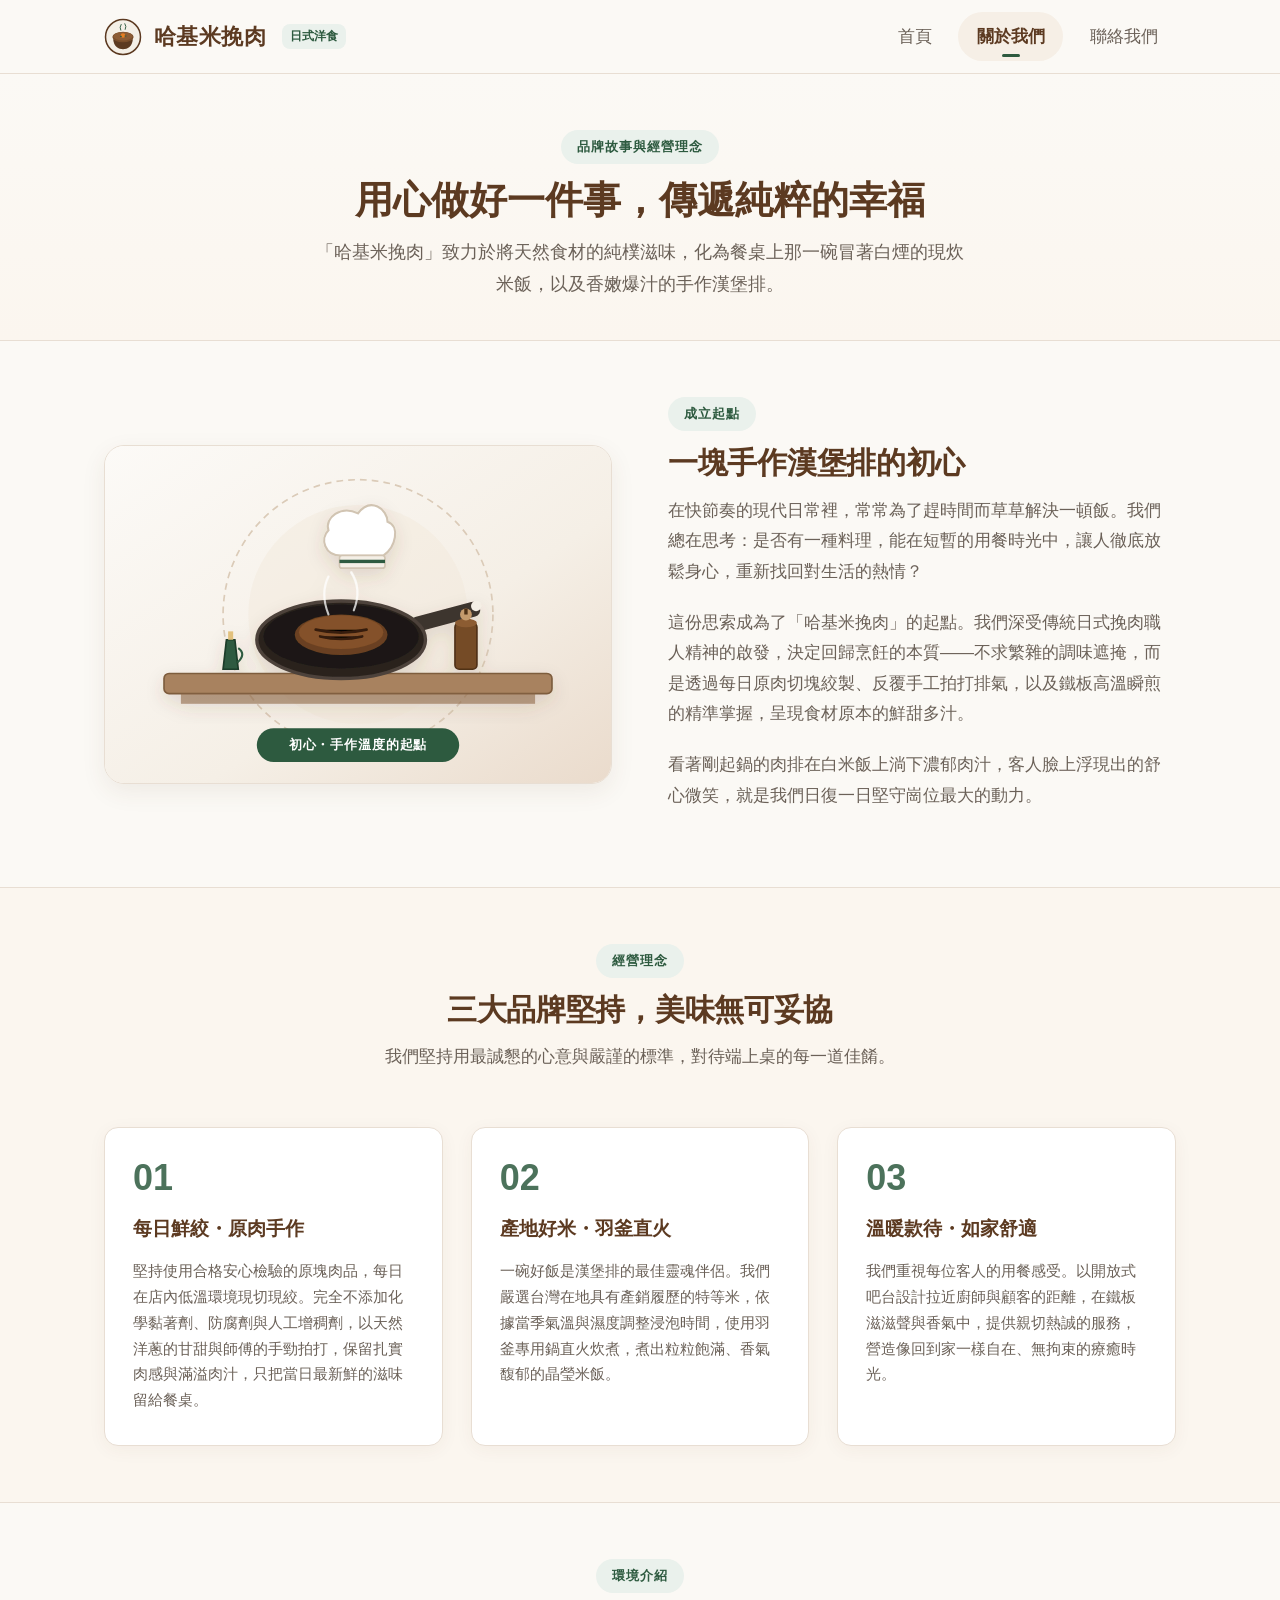
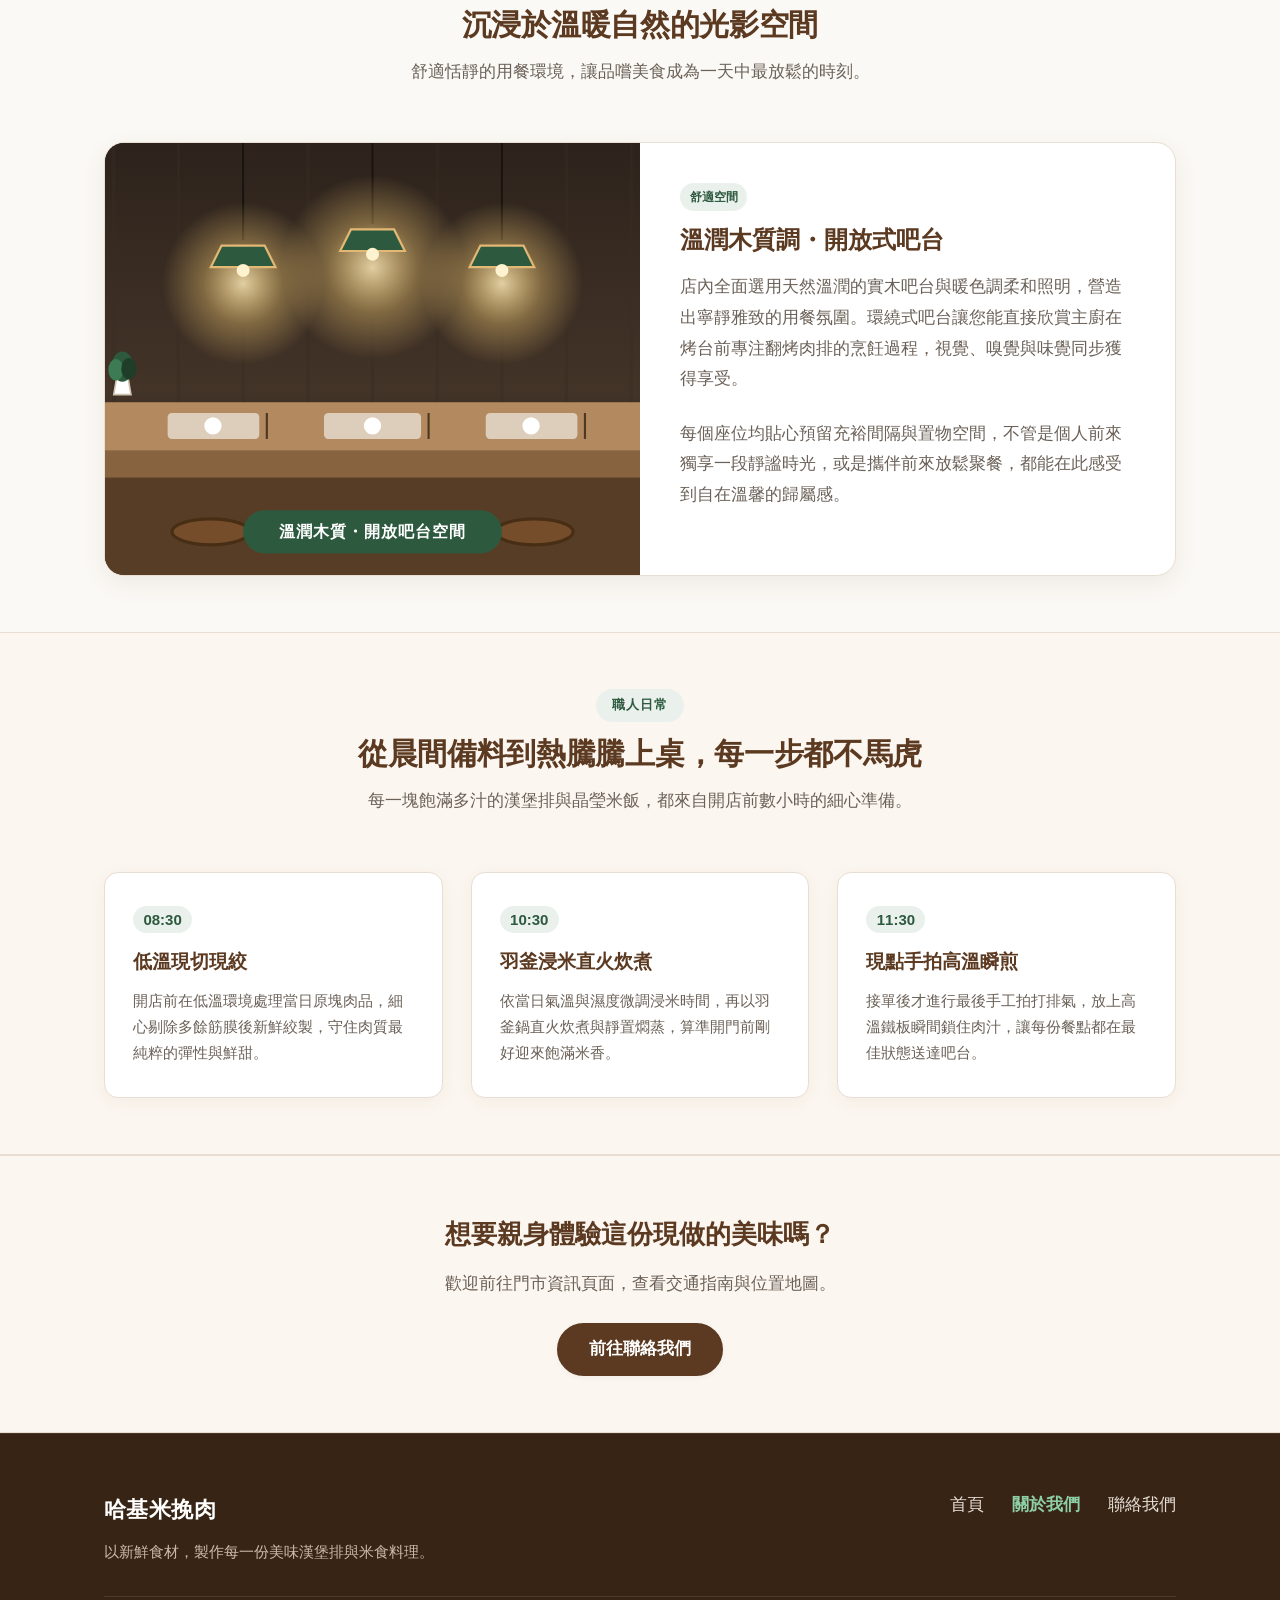
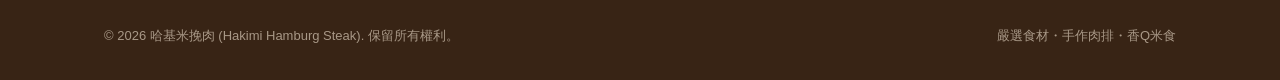
==== commit 8e5f00e2: "更新「關於我們」頁面，將用餐體驗區塊改為職人備料時間軸，調整相關樣式" ====
--- a/pages/about.html
+++ b/pages/about.html
@@ -145,39 +145,39 @@
       </div>
     </section>
 
-    <!-- 5. 用餐體驗 (Dining Experience) -->
-    <section class="section section-warm about-experience">
+    <!-- 5. 職人備料時間軸 -->
+    <section class="section section-warm about-prep-timeline">
       <div class="container">
         <div class="section-header">
-          <span class="section-tag">用餐體驗</span>
-          <h2 class="section-title">從第一口到最後一粒米，專屬你的療癒節奏</h2>
+          <span class="section-tag">職人日常</span>
+          <h2 class="section-title">從晨間備料到熱騰騰上桌，每一步都不馬虎</h2>
           <p class="section-desc">
-            第一次造訪也能輕鬆享受，跟著簡單步驟感受現做料理的魅力。
+            每一塊飽滿多汁的漢堡排與晶瑩米飯，都來自開店前數小時的細心準備。
           </p>
         </div>
 
-        <div class="about-experience-grid">
-          <article class="about-experience-card">
-            <div class="about-experience-number">01</div>
-            <h3 class="about-experience-title">入座聆聽</h3>
-            <p class="about-experience-desc">
-              在溫潤木質吧台安穩入座，看著主廚現拍、現煎肉排，聽著鐵板滋滋作響與現炊羽釜米飯的熱氣香氣。
-            </p>
-          </article>
-
-          <article class="about-experience-card">
-            <div class="about-experience-number">02</div>
-            <h3 class="about-experience-title">原味品嚐</h3>
-            <p class="about-experience-desc">
-              先嚐一口剛起鍋、不加多餘醬料的純粹原肉漢堡排，再搭配熱騰騰白米飯與特製沾醬或配料，感受層層堆疊的鮮甜。
-            </p>
-          </article>
-
-          <article class="about-experience-card">
-            <div class="about-experience-number">03</div>
-            <h3 class="about-experience-title">悠閒收尾</h3>
-            <p class="about-experience-desc">
-              依自己的步調慢慢享用肉排、米飯與熱湯，在自在無拘束的氛圍裡，替這餐畫下溫柔句點。
+        <div class="about-prep-grid">
+          <article class="about-prep-card">
+            <span class="about-prep-time">08:30</span>
+            <h3 class="about-prep-title">低溫現切現絞</h3>
+            <p class="about-prep-desc">
+              開店前在低溫環境處理當日原塊肉品，細心剔除多餘筋膜後新鮮絞製，守住肉質最純粹的彈性與鮮甜。
+            </p>
+          </article>
+
+          <article class="about-prep-card">
+            <span class="about-prep-time">10:30</span>
+            <h3 class="about-prep-title">羽釜浸米直火炊煮</h3>
+            <p class="about-prep-desc">
+              依當日氣溫與濕度微調浸米時間，再以羽釜鍋直火炊煮與靜置燜蒸，算準開門前剛好迎來飽滿米香。
+            </p>
+          </article>
+
+          <article class="about-prep-card">
+            <span class="about-prep-time">11:30</span>
+            <h3 class="about-prep-title">現點手拍高溫瞬煎</h3>
+            <p class="about-prep-desc">
+              接單後才進行最後手工拍打排氣，放上高溫鐵板瞬間鎖住肉汁，讓每份餐點都在最佳狀態送達吧台。
             </p>
           </article>
         </div>
--- a/pages/assets/css/site.css
+++ b/pages/assets/css/site.css
@@ -694,14 +694,14 @@
   margin-bottom: 1.5rem;
 }
 
-/* 關於我們：用餐體驗卡片，僅作用於 .about-experience */
-.about-experience .about-experience-grid {
+/* 關於我們：職人備料時間軸，樣式限定於本區塊 */
+.about-prep-timeline .about-prep-grid {
   display: grid;
   grid-template-columns: repeat(3, 1fr);
   gap: 1.75rem;
 }
 
-.about-experience .about-experience-card {
+.about-prep-timeline .about-prep-card {
   background-color: var(--color-surface);
   border: 1px solid var(--color-border);
   border-radius: var(--radius-md);
@@ -710,29 +710,33 @@
   transition: transform var(--transition-normal), box-shadow var(--transition-normal);
 }
 
-.about-experience .about-experience-card:hover {
+.about-prep-timeline .about-prep-card:hover {
   transform: translateY(-4px);
   box-shadow: var(--shadow-hover);
   border-color: var(--color-secondary);
 }
 
-.about-experience .about-experience-number {
-  font-size: 2.25rem;
-  font-weight: 800;
+.about-prep-timeline .about-prep-time {
+  display: inline-block;
   color: var(--color-secondary);
-  line-height: 1;
+  background-color: var(--color-secondary-soft);
+  border-radius: var(--radius-full);
+  padding: 0.2rem 0.65rem;
+  font-size: var(--font-size-sm);
+  font-weight: 700;
+  line-height: 1.4;
   margin-bottom: 1rem;
-  opacity: 0.85;
-}
-
-.about-experience .about-experience-title {
+}
+
+.about-prep-timeline .about-prep-title {
   font-size: 1.2rem;
   color: var(--color-primary);
   font-weight: 700;
   margin-bottom: 0.75rem;
-}
-
-.about-experience .about-experience-desc {
+  line-height: 1.4;
+}
+
+.about-prep-timeline .about-prep-desc {
   font-size: 0.95rem;
   color: var(--color-text-muted);
   line-height: 1.7;
@@ -1101,13 +1105,13 @@
 }
 
 @media (max-width: 992px) {
-  .about-experience .about-experience-grid {
+  .about-prep-timeline .about-prep-grid {
     grid-template-columns: repeat(2, 1fr);
   }
 }
 
 @media (max-width: 768px) {
-  .about-experience .about-experience-grid {
+  .about-prep-timeline .about-prep-grid {
     grid-template-columns: 1fr;
   }
 }
